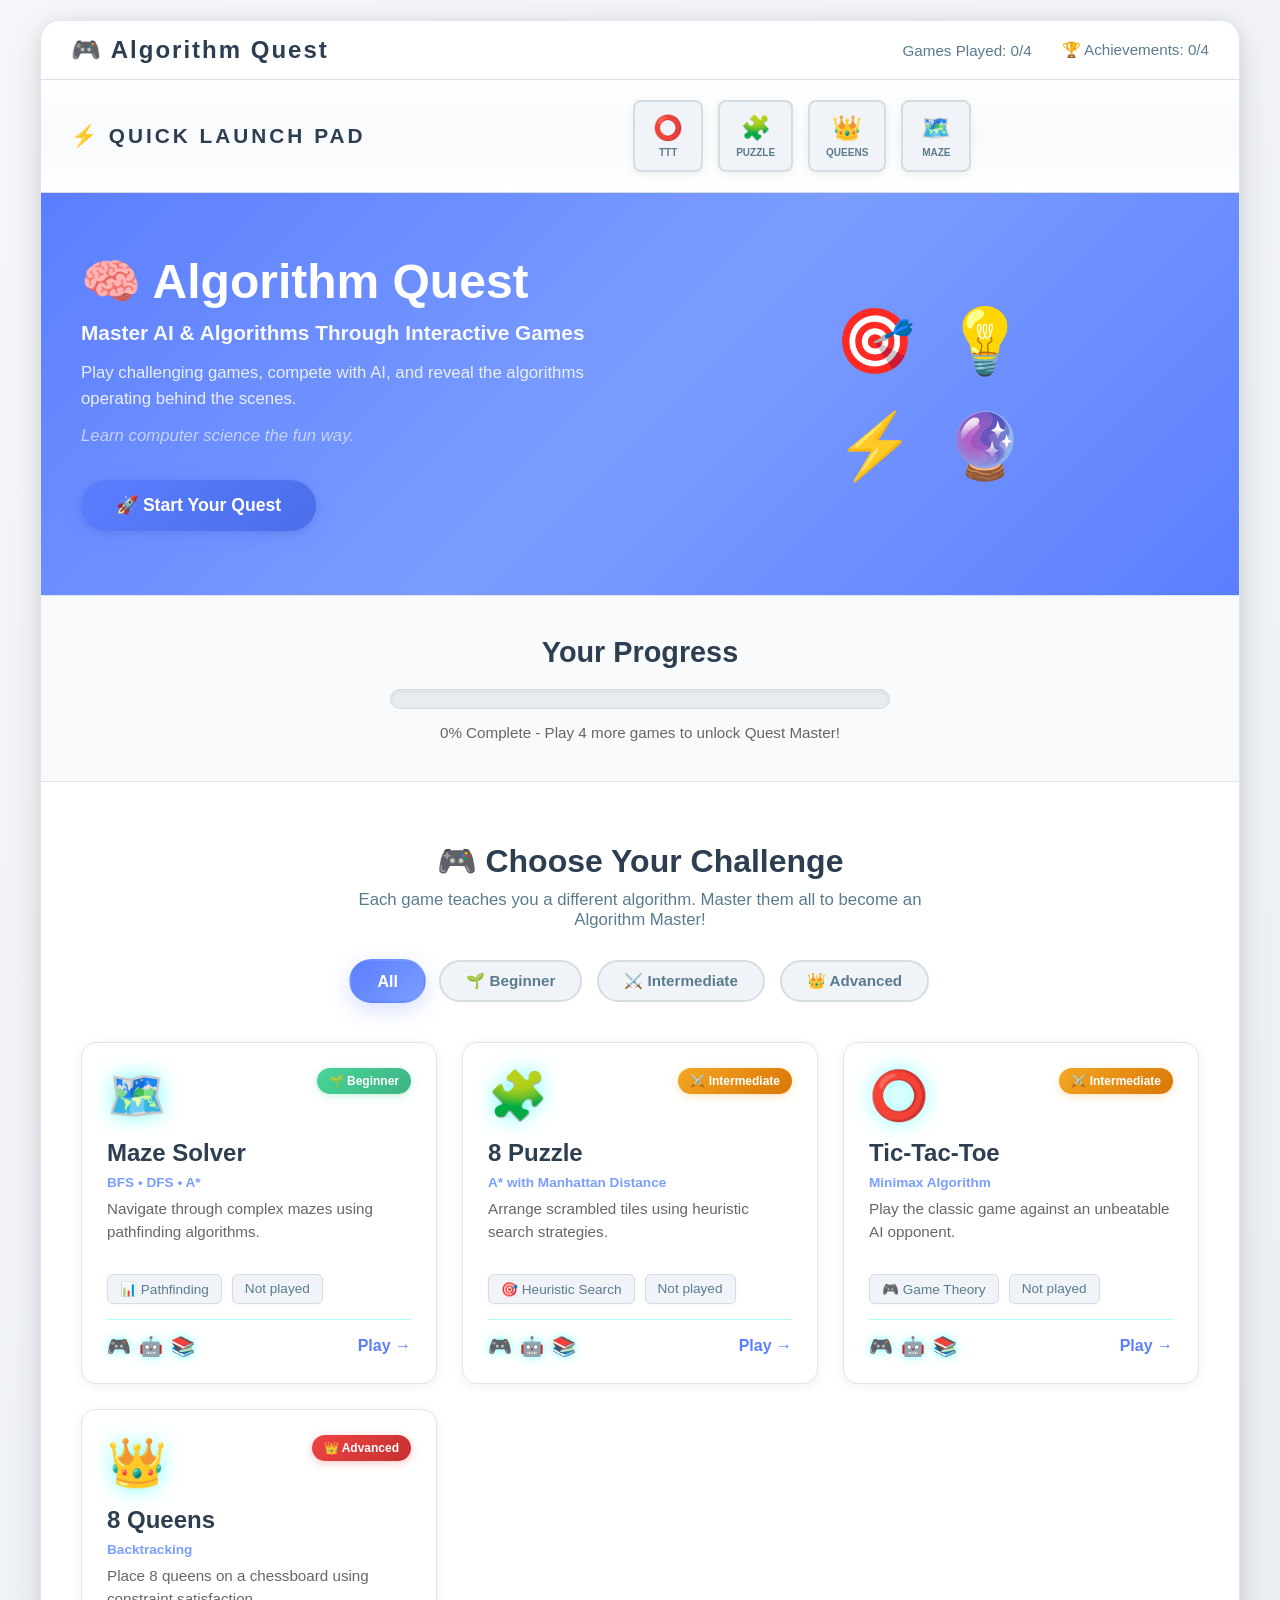
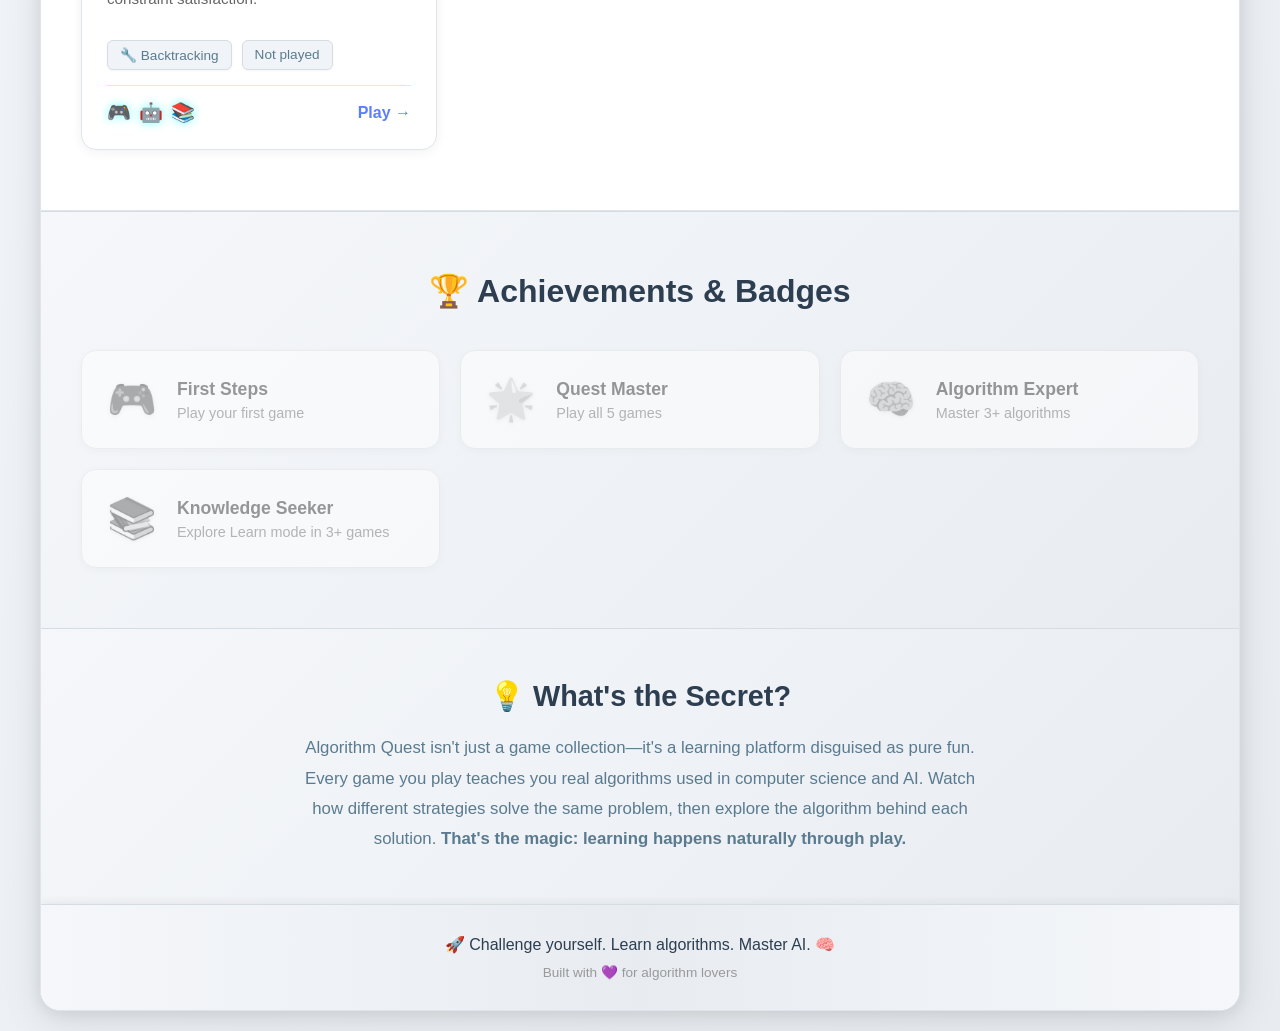
==== index.html @ a8cc67dd "Initial commit" ====
<!DOCTYPE html>
<html lang="en">
<head>
    <meta charset="UTF-8">
    <meta name="viewport" content="width=device-width, initial-scale=1.0">
    <title>Algorithm Quest - Learn AI Through Gaming</title>
    <link rel="stylesheet" href="css/main.css">
</head>
<body>
    <div class="landing-container">
        <!-- Navigation Bar -->
        <nav class="top-nav">
            <div class="nav-logo">🎮 Algorithm Quest</div>
            <div class="nav-stats">
                <span id="progress-badge">Games Played: 0/5</span>
                <span id="achievement-count">🏆 Achievements: 0</span>
            </div>
        </nav>

        <!-- Game Platform Bar -->
        <div class="game-platform-bar">
            <div class="platform-content">
                <div class="platform-title">⚡ QUICK LAUNCH PAD</div>
                <div class="platform-games">
                    <button class="platform-btn" onclick="launchGame('tic-tac-toe')" title="Tic-Tac-Toe">
                        <span class="btn-icon">⭕</span>
                        <span class="btn-label">TTT</span>
                    </button>
                    <button class="platform-btn" onclick="launchGame('eight-puzzle')" title="8 Puzzle">
                        <span class="btn-icon">🧩</span>
                        <span class="btn-label">PUZZLE</span>
                    </button>
                    <button class="platform-btn" onclick="launchGame('eight-queens')" title="8 Queens">
                        <span class="btn-icon">👑</span>
                        <span class="btn-label">QUEENS</span>
                    </button>
                    <button class="platform-btn" onclick="launchGame('maze-solver')" title="Maze Solver">
                        <span class="btn-icon">🗺️</span>
                        <span class="btn-label">MAZE</span>
                    </button>
                </div>
            </div>
        </div>

        <!-- Hero Section -->
        <section class="hero-section">
            <div class="hero-content">
                <h1 class="hero-title">🧠 Algorithm Quest</h1>
                <p class="hero-subtitle">Master AI & Algorithms Through Interactive Games</p>
                <p class="hero-description">
                    Play challenging games, compete with AI, and reveal the algorithms operating behind the scenes. 
                    <span class="secret-angle">Learn computer science the fun way.</span>
                </p>
                <div class="cta-button" onclick="document.querySelector('.challenges-section').scrollIntoView({behavior: 'smooth'})">
                    🚀 Start Your Quest
                </div>
            </div>
            <div class="hero-visual">
                <div class="floating-icons">
                    <div class="icon-float">🎯</div>
                    <div class="icon-float">💡</div>
                    <div class="icon-float">⚡</div>
                    <div class="icon-float">🔮</div>
                </div>
            </div>
        </section>

        <!-- Progress Section -->
        <section class="progress-section">
            <h2>Your Progress</h2>
            <div class="progress-bar-container">
                <div class="progress-bar">
                    <div id="progress-fill" class="progress-fill" style="width: 0%"></div>
                </div>
                <p id="progress-text" class="progress-text">0% Complete - Start playing to unlock achievements!</p>
            </div>
        </section>

        <!-- Challenges Section -->
        <section class="challenges-section">
            <h2>🎮 Choose Your Challenge</h2>
            <p class="section-desc">Each game teaches you a different algorithm. Master them all to become an Algorithm Master!</p>

            <div class="difficulty-tabs">
                <button class="tab-btn active" onclick="filterByDifficulty('all')">All</button>
                <button class="tab-btn" onclick="filterByDifficulty('beginner')">🌱 Beginner</button>
                <button class="tab-btn" onclick="filterByDifficulty('intermediate')">⚔️ Intermediate</button>
                <button class="tab-btn" onclick="filterByDifficulty('advanced')">👑 Advanced</button>
            </div>

            <div class="games-grid">
                <!-- Maze Solver -->
                <div class="game-card beginner" onclick="launchGame('maze-solver')" data-game="maze-solver">
                    <div class="card-header">
                        <div class="game-icon">🗺️</div>
                        <div class="difficulty-badge beginner">🌱 Beginner</div>
                    </div>
                    <h3>Maze Solver</h3>
                    <p class="algorithm">BFS • DFS • A*</p>
                    <p class="description">Navigate through complex mazes using pathfinding algorithms.</p>
                    <div class="card-stats">
                        <span class="stat-item">📊 Pathfinding</span>
                        <span class="stat-item" id="maze-played">Not played</span>
                    </div>
                    <div class="card-footer">
                        <div class="play-modes">
                            <span class="mode-dot">🎮</span>
                            <span class="mode-dot">🤖</span>
                            <span class="mode-dot">📚</span>
                        </div>
                        <span class="card-cta">Play →</span>
                    </div>
                </div>

                <!-- 8 Puzzle -->
                <div class="game-card intermediate" onclick="launchGame('eight-puzzle')" data-game="eight-puzzle">
                    <div class="card-header">
                        <div class="game-icon">🧩</div>
                        <div class="difficulty-badge intermediate">⚔️ Intermediate</div>
                    </div>
                    <h3>8 Puzzle</h3>
                    <p class="algorithm">A* with Manhattan Distance</p>
                    <p class="description">Arrange scrambled tiles using heuristic search strategies.</p>
                    <div class="card-stats">
                        <span class="stat-item">🎯 Heuristic Search</span>
                        <span class="stat-item" id="puzzle-played">Not played</span>
                    </div>
                    <div class="card-footer">
                        <div class="play-modes">
                            <span class="mode-dot">🎮</span>
                            <span class="mode-dot">🤖</span>
                            <span class="mode-dot">📚</span>
                        </div>
                        <span class="card-cta">Play →</span>
                    </div>
                </div>

                <!-- Tic-Tac-Toe -->
                <div class="game-card intermediate" onclick="launchGame('tic-tac-toe')" data-game="tic-tac-toe">
                    <div class="card-header">
                        <div class="game-icon">⭕</div>
                        <div class="difficulty-badge intermediate">⚔️ Intermediate</div>
                    </div>
                    <h3>Tic-Tac-Toe</h3>
                    <p class="algorithm">Minimax Algorithm</p>
                    <p class="description">Play the classic game against an unbeatable AI opponent.</p>
                    <div class="card-stats">
                        <span class="stat-item">🎮 Game Theory</span>
                        <span class="stat-item" id="ttt-played">Not played</span>
                    </div>
                    <div class="card-footer">
                        <div class="play-modes">
                            <span class="mode-dot">🎮</span>
                            <span class="mode-dot">🤖</span>
                            <span class="mode-dot">📚</span>
                        </div>
                        <span class="card-cta">Play →</span>
                    </div>
                </div>

                <!-- 8 Queens -->
                <div class="game-card advanced" onclick="launchGame('eight-queens')" data-game="eight-queens">
                    <div class="card-header">
                        <div class="game-icon">👑</div>
                        <div class="difficulty-badge advanced">👑 Advanced</div>
                    </div>
                    <h3>8 Queens</h3>
                    <p class="algorithm">Backtracking</p>
                    <p class="description">Place 8 queens on a chessboard using constraint satisfaction.</p>
                    <div class="card-stats">
                        <span class="stat-item">🔧 Backtracking</span>
                        <span class="stat-item" id="queens-played">Not played</span>
                    </div>
                    <div class="card-footer">
                        <div class="play-modes">
                            <span class="mode-dot">🎮</span>
                            <span class="mode-dot">🤖</span>
                            <span class="mode-dot">📚</span>
                        </div>
                        <span class="card-cta">Play →</span>
                    </div>
                </div>
            </div>
        </section>

        <!-- Achievement Section -->
        <section class="achievement-section">
            <h2>🏆 Achievements & Badges</h2>
            <div class="achievements-grid">
                <div class="achievement-card locked" id="achi-first-game">
                    <div class="achievement-icon">🎮</div>
                    <div class="achievement-info">
                        <h4>First Steps</h4>
                        <p>Play your first game</p>
                    </div>
                </div>
                <div class="achievement-card locked" id="achi-all-games">
                    <div class="achievement-icon">🌟</div>
                    <div class="achievement-info">
                        <h4>Quest Master</h4>
                        <p>Play all 5 games</p>
                    </div>
                </div>
                <div class="achievement-card locked" id="achi-solver">
                    <div class="achievement-icon">🧠</div>
                    <div class="achievement-info">
                        <h4>Algorithm Expert</h4>
                        <p>Master 3+ algorithms</p>
                    </div>
                </div>
                <div class="achievement-card locked" id="achi-learn">
                    <div class="achievement-icon">📚</div>
                    <div class="achievement-info">
                        <h4>Knowledge Seeker</h4>
                        <p>Explore Learn mode in 3+ games</p>
                    </div>
                </div>
            </div>
        </section>

        <!-- Info Section -->
        <section class="info-section">
            <h2>💡 What's the Secret?</h2>
            <p>
                Algorithm Quest isn't just a game collection—it's a learning platform disguised as pure fun. 
                Every game you play teaches you real algorithms used in computer science and AI. 
                Watch how different strategies solve the same problem, then explore the algorithm behind each solution. 
                <strong>That's the magic: learning happens naturally through play.</strong>
            </p>
        </section>

        <!-- Footer -->
        <footer>
            <p>🚀 Challenge yourself. Learn algorithms. Master AI. 🧠</p>
            <p style="font-size: 0.85em; color: #999; margin-top: 10px;">Built with 💜 for algorithm lovers</p>
        </footer>
    </div>

    <script src="js/main.js"></script>
    <script src="js/tracking.js"></script>
</body>
</html>
---- css/main.css ----
/* --- GLOBAL STYLES --- */
* {
    margin: 0;
    padding: 0;
    box-sizing: border-box;
}

html {
    scroll-behavior: smooth;
}

body {
    font-family: -apple-system, BlinkMacSystemFont, 'Segoe UI', 'Roboto', 'Oxygen', 'Ubuntu', 'Cantarell', sans-serif;
    background: linear-gradient(135deg, #f5f7fa 0%, #e8ecf1 100%);
    min-height: 100vh;
    display: flex;
    align-items: flex-start;
    justify-content: center;
    padding: 20px;
    color: #333;
    -webkit-font-smoothing: antialiased;
    -moz-osx-font-smoothing: grayscale;
}

/* --- LANDING PAGE --- */
.landing-container {
    max-width: 1200px;
    width: 100%;
    background: #ffffff;
    border-radius: 20px;
    box-shadow: 0 2px 15px rgba(0, 0, 0, 0.08), 0 10px 40px rgba(0, 0, 0, 0.1);
    overflow: hidden;
    animation: slideUp 0.8s cubic-bezier(0.34, 1.56, 0.64, 1);
    border: 1px solid #e0e5eb;
}

@keyframes slideUp {
    from {
        opacity: 0;
        transform: translateY(50px);
    }
    to {
        opacity: 1;
        transform: translateY(0);
    }
}



@keyframes cardFadeIn {
    from {
        opacity: 0;
        transform: translateY(20px);
    }
    to {
        opacity: 1;
        transform: translateY(0);
    }
}

/* --- TOP NAVIGATION --- */
.top-nav {
    background: #ffffff;
    color: #2c3e50;
    padding: 15px 30px;
    display: flex;
    justify-content: space-between;
    align-items: center;
    box-shadow: 0 2px 8px rgba(0, 0, 0, 0.06);
    border-bottom: 1px solid #e0e5eb;
    position: relative;
    overflow: hidden;
}

.nav-logo {
    font-size: 1.5em;
    font-weight: 700;
    letter-spacing: 2px;
    color: #2c3e50;
    z-index: 1;
}

.nav-stats {
    display: flex;
    gap: 30px;
    font-size: 0.95em;
    z-index: 1;
}

.nav-stats span {
    display: flex;
    align-items: center;
    gap: 8px;
    color: #5a7b8f;
}

/* --- HERO SECTION --- */
.hero-section {
    background: linear-gradient(135deg, #5b7eff 0%, #7b9dff 50%, #5b7eff 100%);
    color: #ffffff;
    padding: 60px 40px;
    display: grid;
    grid-template-columns: 1fr 1fr;
    gap: 40px;
    align-items: center;
    border-bottom: 1px solid #e0e5eb;
    position: relative;
    overflow: hidden;
}

.hero-content {
    animation: fadeInLeft 0.8s ease-out 0.2s both;
    z-index: 1;
}

@keyframes fadeInLeft {
    from {
        opacity: 0;
        transform: translateX(-30px);
    }
    to {
        opacity: 1;
        transform: translateX(0);
    }
}

.hero-title {
    font-size: 3em;
    font-weight: 800;
    margin-bottom: 10px;
    line-height: 1.2;
    color: #ffffff;
}

.hero-subtitle {
    font-size: 1.3em;
    opacity: 0.95;
    margin-bottom: 15px;
    font-weight: 600;
    color: #ffffff;
}

.hero-description {
    font-size: 1.05em;
    opacity: 0.9;
    line-height: 1.6;
    margin-bottom: 30px;
    color: rgba(255, 255, 255, 0.95);
}

.secret-angle {
    display: block;
    margin-top: 10px;
    font-style: italic;
    opacity: 0.85;
    color: rgba(255, 255, 255, 0.8);
}

.cta-button {
    display: inline-block;
    background: linear-gradient(135deg, #5b7eff 0%, #4a6de8 100%);
    color: #ffffff;
    padding: 15px 35px;
    border-radius: 50px;
    font-size: 1.1em;
    font-weight: 700;
    cursor: pointer;
    transition: all 0.4s cubic-bezier(0.34, 1.56, 0.64, 1);
    box-shadow: 0 4px 15px rgba(91, 126, 255, 0.3), 0 2px 8px rgba(0, 0, 0, 0.1);
    border: none;
    position: relative;
    overflow: hidden;
}

.cta-button::before {
    content: '';
    position: absolute;
    top: 0;
    left: -100%;
    width: 100%;
    height: 100%;
    background: rgba(255, 255, 255, 0.2);
    transition: left 0.4s ease;
}

.cta-button:hover::before {
    left: 100%;
}

.cta-button:hover {
    transform: translateY(-5px) scale(1.08);
    box-shadow: 0 8px 25px rgba(91, 126, 255, 0.4), 0 4px 12px rgba(0, 0, 0, 0.15);
}

.cta-button:active {
    transform: translateY(-2px) scale(1.05);
}

.hero-visual {
    display: flex;
    align-items: center;
    justify-content: center;
    animation: fadeInRight 0.8s ease-out 0.2s both;
}

@keyframes fadeInRight {
    from {
        opacity: 0;
        transform: translateX(30px);
    }
    to {
        opacity: 1;
        transform: translateX(0);
    }
}

.floating-icons {
    display: grid;
    grid-template-columns: 1fr 1fr;
    gap: 30px;
    padding: 30px;
}

.icon-float {
    font-size: 4em;
    animation: float 3s ease-in-out infinite;
    text-align: center;
}

@keyframes float {
    0%, 100% { transform: translateY(0px); }
    50% { transform: translateY(-20px); }
}

.icon-float:nth-child(1) { animation-delay: 0s; }
.icon-float:nth-child(2) { animation-delay: 0.5s; }
.icon-float:nth-child(3) { animation-delay: 1s; }
.icon-float:nth-child(4) { animation-delay: 1.5s; }

/* --- PROGRESS SECTION --- */
.progress-section {
    padding: 40px;
    background: #f8fafb;
    text-align: center;
    border-bottom: 1px solid #e0e5eb;
}

.progress-section h2 {
    font-size: 1.8em;
    color: #2c3e50;
    margin-bottom: 20px;
}

.progress-bar-container {
    max-width: 500px;
    margin: 0 auto;
}

.progress-bar {
    height: 20px;
    background: #e8ecf1;
    border-radius: 10px;
    overflow: hidden;
    margin-bottom: 15px;
    box-shadow: inset 0 2px 4px rgba(0, 0, 0, 0.06);
    border: 1px solid #d5dce2;
}

.progress-fill {
    height: 100%;
    background: linear-gradient(90deg, #5b7eff 0%, #7b9dff 50%, #9eb7ff 100%);
    transition: width 0.5s ease;
    border-radius: 10px;
    box-shadow: 0 2px 6px rgba(91, 126, 255, 0.3);
}

.progress-text {
    color: #5a7b8f;
    font-size: 0.95em;
}

/* --- CHALLENGES SECTION --- */
.challenges-section {
    padding: 60px 40px;
    background: #ffffff;
    border-bottom: 1px solid #e0e5eb;
}

.challenges-section h2 {
    font-size: 2em;
    color: #2c3e50;
    margin-bottom: 10px;
    text-align: center;
}

.section-desc {
    text-align: center;
    color: #5a7b8f;
    font-size: 1.05em;
    margin-bottom: 30px;
    max-width: 600px;
    margin-left: auto;
    margin-right: auto;
}

/* Difficulty Tabs */
.difficulty-tabs {
    display: flex;
    justify-content: center;
    gap: 15px;
    margin-bottom: 40px;
    flex-wrap: wrap;
}

.tab-btn {
    background: #f0f4f8;
    border: 2px solid #d5dce2;
    padding: 10px 25px;
    border-radius: 25px;
    cursor: pointer;
    font-weight: 600;
    transition: all 0.4s cubic-bezier(0.34, 1.56, 0.64, 1);
    font-size: 0.95em;
    color: #5a7b8f;
    position: relative;
    overflow: hidden;
}

.tab-btn:hover {
    border-color: #5b7eff;
    background: #e8effe;
    box-shadow: 0 4px 12px rgba(91, 126, 255, 0.15);
    transform: translateY(-2px);
}

.tab-btn.active {
    background: linear-gradient(135deg, #5b7eff 0%, #7b9dff 100%);
    color: white;
    border-color: transparent;
    box-shadow: 0 6px 20px rgba(91, 126, 255, 0.25);
    transform: scale(1.05);
}

/* --- GAMES GRID --- */
.games-grid {
    display: grid;
    grid-template-columns: repeat(auto-fit, minmax(300px, 1fr));
    gap: 25px;
}

.game-card {
    background: #ffffff;
    border: 1px solid #e0e5eb;
    border-radius: 15px;
    padding: 25px;
    cursor: pointer;
    transition: all 0.5s cubic-bezier(0.34, 1.56, 0.64, 1);
    display: flex;
    flex-direction: column;
    position: relative;
    overflow: hidden;
    box-shadow: 0 2px 12px rgba(0, 0, 0, 0.06);
}

.game-card:hover {
    transform: translateY(-12px) scale(1.03);
    box-shadow: 0 12px 35px rgba(0, 0, 0, 0.12), 0 4px 15px rgba(91, 126, 255, 0.15);
    border-color: #5b7eff;
    background: #fafbff;
}

.game-card:active {
    transform: translateY(-8px) scale(1.02);
}

.game-card.hidden {
    display: none;
}

.card-header {
    display: flex;
    justify-content: space-between;
    align-items: flex-start;
    margin-bottom: 15px;
    position: relative;
    z-index: 1;
}

.game-icon {
    font-size: 3em;
    filter: drop-shadow(0 0 10px rgba(0, 255, 255, 0.5));
}

.difficulty-badge {
    font-size: 0.75em;
    padding: 6px 12px;
    border-radius: 20px;
    font-weight: 600;
    white-space: nowrap;
}

.difficulty-badge.beginner {
    background: linear-gradient(135deg, #48d597 0%, #3db385 100%);
    color: #fff;
    box-shadow: 0 2px 8px rgba(72, 213, 151, 0.3);
}

.difficulty-badge.intermediate {
    background: linear-gradient(135deg, #f5a623 0%, #d97706 100%);
    color: #fff;
    box-shadow: 0 2px 8px rgba(245, 166, 35, 0.3);
}

.difficulty-badge.advanced {
    background: linear-gradient(135deg, #ef4444 0%, #c53030 100%);
    color: #fff;
    box-shadow: 0 2px 8px rgba(239, 68, 68, 0.3);
}

.game-card h3 {
    font-size: 1.5em;
    color: #2c3e50;
    margin-bottom: 8px;
    font-weight: 700;
    position: relative;
    z-index: 1;
}

.game-card .algorithm {
    font-size: 0.85em;
    color: #7b9dff;
    font-weight: 600;
    margin-bottom: 8px;
    position: relative;
    z-index: 1;
}

.game-card .description {
    font-size: 0.95em;
    color: #666;
    line-height: 1.5;
    margin-bottom: 15px;
    flex-grow: 1;
    position: relative;
    z-index: 1;
}

.card-stats {
    display: flex;
    gap: 10px;
    margin: 15px 0;
    flex-wrap: wrap;
    position: relative;
    z-index: 1;
}

.stat-item {
    background: #f0f4f8;
    padding: 6px 12px;
    border-radius: 6px;
    font-size: 0.85em;
    color: #5a7b8f;
    border: 1px solid #d5dce2;
    box-shadow: 0 1px 3px rgba(0, 0, 0, 0.04);
}

.card-footer {
    display: flex;
    justify-content: space-between;
    align-items: center;
    padding-top: 15px;
    border-top: 1px solid rgba(0, 255, 255, 0.3);
    margin-top: auto;
    position: relative;
    z-index: 1;
}

.play-modes {
    display: flex;
    gap: 8px;
}

.mode-dot {
    font-size: 1.2em;
    filter: drop-shadow(0 0 5px rgba(0, 255, 255, 0.5));
}

.card-cta {
    font-weight: 700;
    color: #5b7eff;
    font-size: 1em;
    transition: transform 0.3s ease;
}

.game-card:hover .card-cta {
    transform: translateX(3px);
    color: #7b9dff;
}

/* --- ACHIEVEMENT SECTION --- */
.achievement-section {
    background: linear-gradient(135deg, #f5f7fa 0%, #e8ecf1 100%);
    padding: 60px 40px;
    border-top: 1px solid #d5dce2;
}

.achievement-section h2 {
    font-size: 2em;
    color: #2c3e50;
    margin-bottom: 40px;
    text-align: center;
}

.achievements-grid {
    display: grid;
    grid-template-columns: repeat(auto-fit, minmax(280px, 1fr));
    gap: 20px;
}

.achievement-card {
    background: #ffffff;
    border-radius: 15px;
    padding: 25px;
    display: flex;
    align-items: center;
    gap: 20px;
    transition: all 0.3s ease;
    border: 1px solid #e0e5eb;
    box-shadow: 0 2px 8px rgba(0, 0, 0, 0.06);
}

.achievement-card.locked {
    opacity: 0.5;
    filter: grayscale(100%);
}

.achievement-card.unlocked {
    opacity: 1;
    border-color: #f5a623;
    background: linear-gradient(135deg, #fffef8 0%, #f8fafb 100%);
    box-shadow: 0 4px 15px rgba(245, 166, 35, 0.15), 0 2px 8px rgba(0, 0, 0, 0.06);
}

.achievement-card:hover {
    transform: translateY(-3px);
    box-shadow: 0 8px 24px rgba(91, 126, 255, 0.15);
}

.achievement-icon {
    font-size: 2.5em;
    filter: drop-shadow(0 1px 2px rgba(0, 0, 0, 0.1));
}

.achievement-info h4 {
    font-size: 1.1em;
    color: #2c3e50;
    margin-bottom: 5px;
}

.achievement-info p {
    color: #5a7b8f;
    font-size: 0.9em;
}

/* --- INFO SECTION --- */
.info-section {
    background: linear-gradient(135deg, #f5f7fa 0%, #e8ecf1 100%);
    padding: 50px 40px;
    border-top: 1px solid #d5dce2;
    text-align: center;
}

.info-section h2 {
    font-size: 1.8em;
    color: #2c3e50;
    margin-bottom: 20px;
}

.info-section p {
    max-width: 700px;
    margin: 0 auto;
    font-size: 1.05em;
    color: #5a7b8f;
    line-height: 1.8;
}

/* --- FOOTER --- */
footer {
    text-align: center;
    background: linear-gradient(90deg, #f5f7fa 0%, #e8ecf1 50%, #f5f7fa 100%);
    color: #2c3e50;
    font-size: 1em;
    padding: 30px 40px;
    border-top: 1px solid #d5dce2;
    box-shadow: 0 -2px 8px rgba(0, 0, 0, 0.06);
}

/* --- GAME PAGE STYLES --- */
.game-page {
    max-width: 100%;
    background: linear-gradient(135deg, #f5f7fa 0%, #e8ecf1 100%);
    min-height: 100vh;
    display: flex;
    flex-direction: column;
    color: #2c3e50;
}

.game-header {
    background: #ffffff;
    color: #2c3e50;
    padding: 20px;
    display: flex;
    justify-content: space-between;
    align-items: center;
    box-shadow: 0 2px 8px rgba(0, 0, 0, 0.06), 0 1px 4px rgba(0, 0, 0, 0.08);
    border-bottom: 1px solid #e0e5eb;
}

.game-header h2 {
    font-size: 1.8em;
}

.game-header .back-btn {
    background: linear-gradient(135deg, #5b7eff 0%, #7b9dff 100%);
    color: #fff;
    border: none;
    padding: 10px 20px;
    border-radius: 5px;
    cursor: pointer;
    font-size: 1em;
    transition: all 0.3s ease;
    box-shadow: 0 4px 12px rgba(91, 126, 255, 0.25);
}

.game-header .back-btn:hover {
    background: linear-gradient(135deg, #7b9dff 0%, #9eb7ff 100%);
    box-shadow: 0 6px 16px rgba(91, 126, 255, 0.35);
    transform: translateY(-2px);
}

.game-content {
    flex: 1;
    padding: 40px;
}

.mode-selector {
    display: flex;
    gap: 10px;
    margin-bottom: 30px;
    justify-content: center;
}

.mode-btn {
    padding: 12px 24px;
    font-size: 1em;
    border: 1px solid #d5dce2;
    background: #f8fafb;
    color: #2c3e50;
    border-radius: 8px;
    cursor: pointer;
    font-weight: 600;
    transition: all 0.3s ease;
    box-shadow: 0 2px 6px rgba(0, 0, 0, 0.06);
}

.mode-btn.active {
    background: linear-gradient(135deg, #5b7eff 0%, #7b9dff 100%);
    color: #fff;
    border-color: #5b7eff;
    box-shadow: 0 4px 12px rgba(91, 126, 255, 0.3);
}

.mode-btn:hover {
    transform: translateY(-2px);
    box-shadow: 0 4px 12px rgba(91, 126, 255, 0.2);
    border-color: #5b7eff;
    background: #ffffff;
}

/* --- GAME PLATFORM BAR --- */
.game-platform-bar {
    background: linear-gradient(180deg, #ffffff 0%, #f8fafb 50%, #ffffff 100%);
    padding: 20px 30px;
    border-bottom: 1px solid #d5dce2;
    box-shadow: 0 2px 8px rgba(0, 0, 0, 0.06);
    position: relative;
    overflow: hidden;
}

.game-platform-bar::before {
    content: '';
    position: absolute;
    top: 0;
    left: -100%;
    width: 100%;
    height: 2px;
    background: linear-gradient(90deg, #5b7eff 0%, #7b9dff 50%, #48d597 100%);
    animation: platformShine 4s infinite;
}

@keyframes platformShine {
    0%, 100% { left: -100%; }
    50% { left: 100%; }
}

@keyframes launchPulse {
    0% { transform: scale(1); box-shadow: 0 2px 8px rgba(91, 126, 255, 0.2); }
    50% { transform: scale(1.1); box-shadow: 0 6px 16px rgba(91, 126, 255, 0.3); }
    100% { transform: scale(1); box-shadow: 0 2px 8px rgba(91, 126, 255, 0.2); }
}

@keyframes cardFadeIn {
    from { opacity: 0; transform: translateY(10px); }
    to { opacity: 1; transform: translateY(0); }
}

.platform-content {
    max-width: 1200px;
    margin: 0 auto;
    display: flex;
    align-items: center;
    gap: 30px;
    position: relative;
    z-index: 1;
}

.platform-title {
    font-size: 1.3em;
    font-weight: 800;
    color: #2c3e50;
    letter-spacing: 3px;
    white-space: nowrap;
}

.platform-games {
    display: flex;
    gap: 15px;
    flex: 1;
    justify-content: center;
    flex-wrap: wrap;
}

.platform-btn {
    background: #f0f4f8;
    border: 2px solid #d5dce2;
    padding: 12px 16px;
    border-radius: 8px;
    cursor: pointer;
    display: flex;
    flex-direction: column;
    align-items: center;
    gap: 5px;
    transition: all 0.5s cubic-bezier(0.34, 1.56, 0.64, 1);
    box-shadow: 0 2px 8px rgba(0, 0, 0, 0.06);
    font-weight: 600;
    min-width: 70px;
    position: relative;
    overflow: hidden;
}

.btn-icon {
    font-size: 1.8em;
    transition: transform 0.4s ease;
}

.btn-label {
    font-size: 0.75em;
    color: #5a7b8f;
    transition: color 0.4s ease;
}

.platform-btn:hover {
    background: #e8effe;
    transform: translateY(-6px) scale(1.12);
    border-color: #5b7eff;
    box-shadow: 0 8px 24px rgba(91, 126, 255, 0.25), 0 2px 8px rgba(0, 0, 0, 0.1);
}

.platform-btn:hover .btn-icon {
    transform: scale(1.15) rotate(5deg);
}

.platform-btn:hover .btn-label {
    color: #5b7eff;
}

.platform-btn:active {
    transform: translateY(-3px) scale(1.08);
    box-shadow: 0 4px 12px rgba(91, 126, 255, 0.2);
}

/* --- SMOOTH TRANSITIONS --- */
.mode-content {
    transition: opacity 0.4s cubic-bezier(0.34, 1.56, 0.64, 1);
    opacity: 1;
}

.mode-content[style*="display: none"] {
    pointer-events: none;
}

button {
    transition: all 0.4s cubic-bezier(0.34, 1.56, 0.64, 1);
}

/* --- RESPONSIVE --- */
@media (max-width: 768px) {
    header h1 {
        font-size: 1.8em;
    }

    .games-grid {
        grid-template-columns: 1fr;
    }

    .landing-container {
        padding: 20px;
    }

    .game-header {
        flex-wrap: wrap;
        gap: 10px;
    }
}
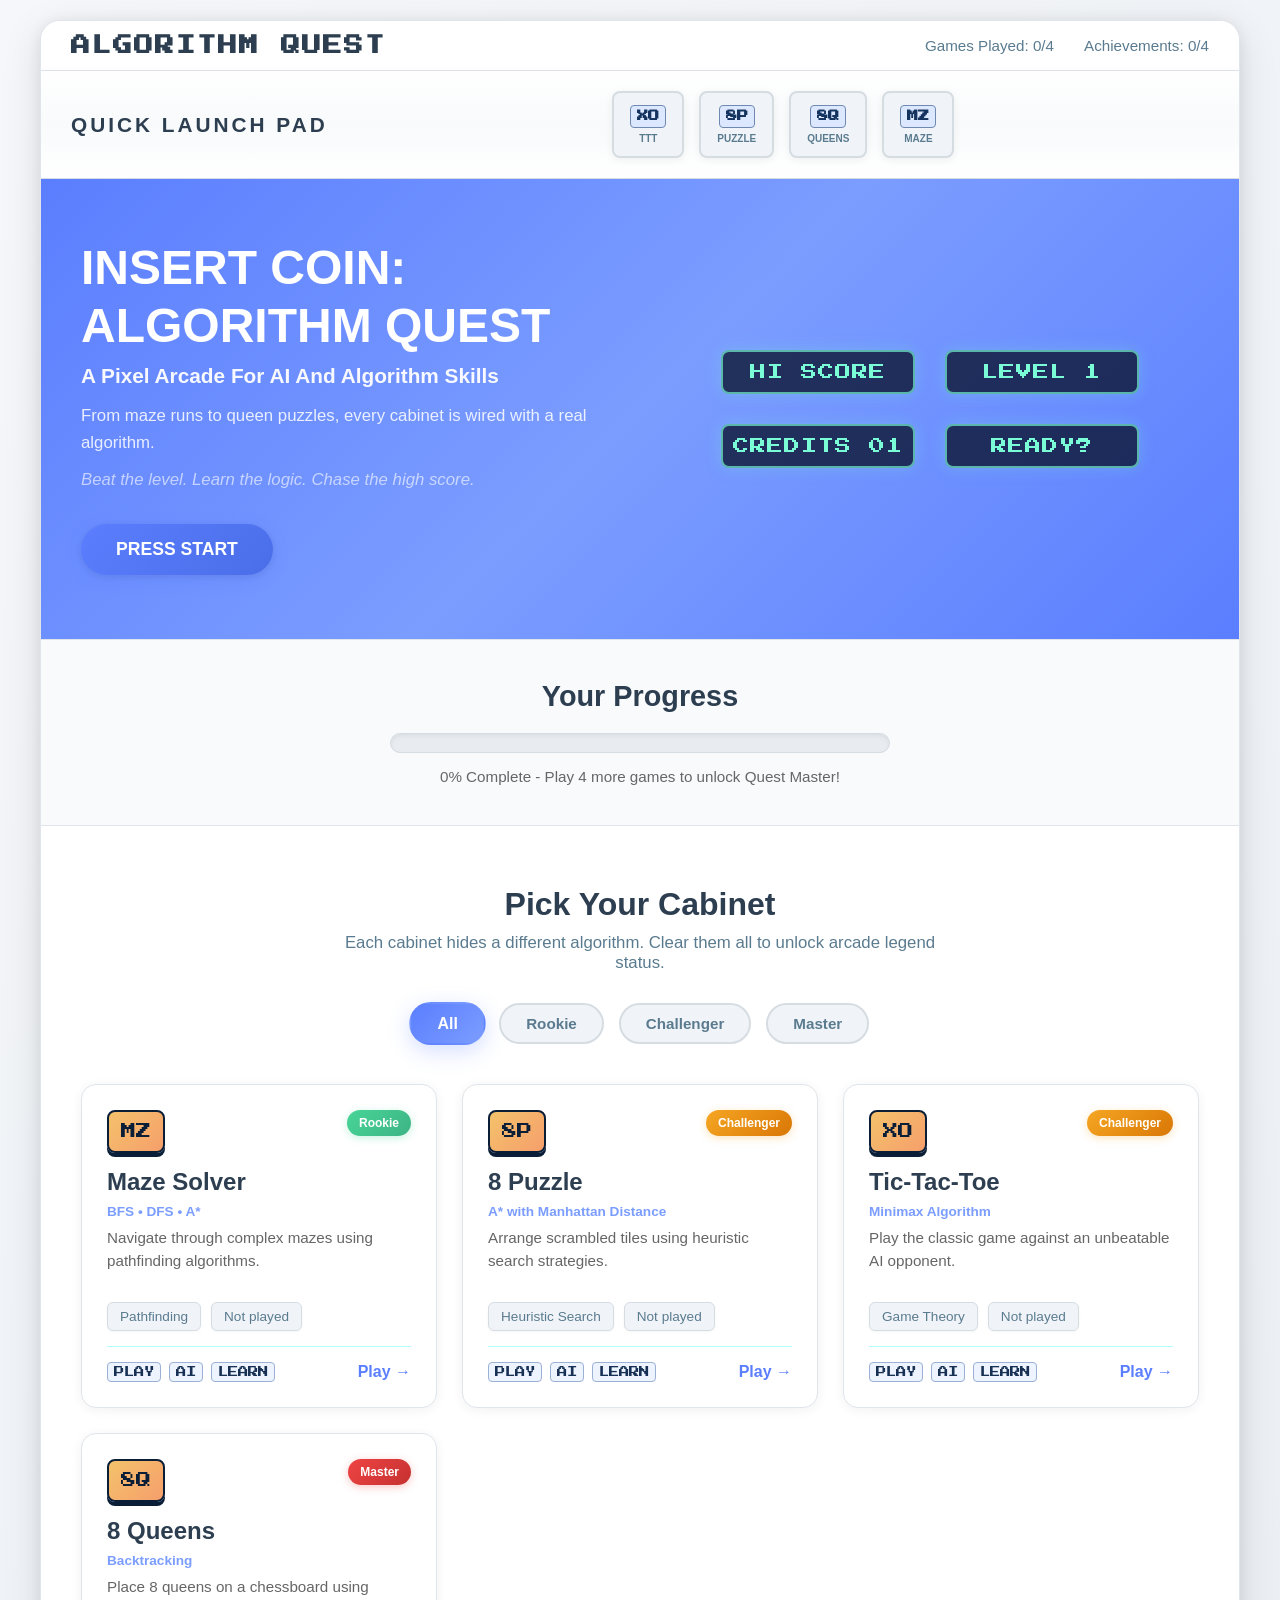
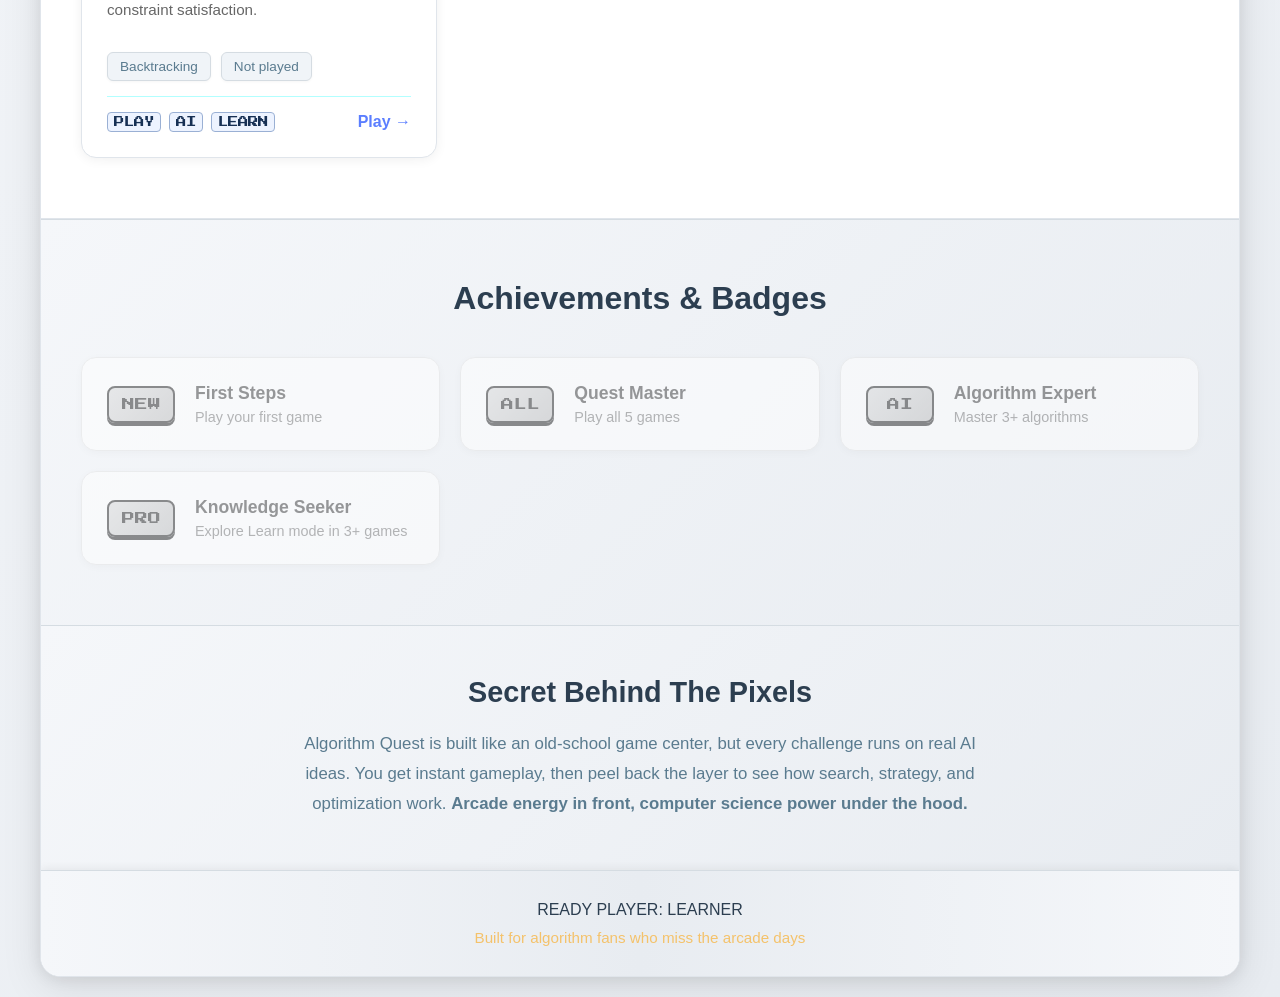
==== commit 506f71bf: "Revamp UI with retro arcade theme across landing and game pages" ====
--- a/index.html
+++ b/index.html
@@ -3,39 +3,42 @@
 <head>
     <meta charset="UTF-8">
     <meta name="viewport" content="width=device-width, initial-scale=1.0">
-    <title>Algorithm Quest - Learn AI Through Gaming</title>
+    <title>Algorithm Quest - Retro Arcade Edition</title>
+    <link rel="preconnect" href="https://fonts.googleapis.com">
+    <link rel="preconnect" href="https://fonts.gstatic.com" crossorigin>
+    <link href="https://fonts.googleapis.com/css2?family=Press+Start+2P&family=VT323&display=swap" rel="stylesheet">
     <link rel="stylesheet" href="css/main.css">
 </head>
-<body>
+<body class="landing-home">
     <div class="landing-container">
         <!-- Navigation Bar -->
         <nav class="top-nav">
-            <div class="nav-logo">🎮 Algorithm Quest</div>
+            <div class="nav-logo">ALGORITHM QUEST</div>
             <div class="nav-stats">
                 <span id="progress-badge">Games Played: 0/5</span>
-                <span id="achievement-count">🏆 Achievements: 0</span>
+                <span id="achievement-count">Achievements: 0</span>
             </div>
         </nav>
 
         <!-- Game Platform Bar -->
         <div class="game-platform-bar">
             <div class="platform-content">
-                <div class="platform-title">⚡ QUICK LAUNCH PAD</div>
+                <div class="platform-title">QUICK LAUNCH PAD</div>
                 <div class="platform-games">
                     <button class="platform-btn" onclick="launchGame('tic-tac-toe')" title="Tic-Tac-Toe">
-                        <span class="btn-icon">⭕</span>
+                        <span class="btn-icon">XO</span>
                         <span class="btn-label">TTT</span>
                     </button>
                     <button class="platform-btn" onclick="launchGame('eight-puzzle')" title="8 Puzzle">
-                        <span class="btn-icon">🧩</span>
+                        <span class="btn-icon">8P</span>
                         <span class="btn-label">PUZZLE</span>
                     </button>
                     <button class="platform-btn" onclick="launchGame('eight-queens')" title="8 Queens">
-                        <span class="btn-icon">👑</span>
+                        <span class="btn-icon">8Q</span>
                         <span class="btn-label">QUEENS</span>
                     </button>
                     <button class="platform-btn" onclick="launchGame('maze-solver')" title="Maze Solver">
-                        <span class="btn-icon">🗺️</span>
+                        <span class="btn-icon">MZ</span>
                         <span class="btn-label">MAZE</span>
                     </button>
                 </div>
@@ -45,22 +48,22 @@
         <!-- Hero Section -->
         <section class="hero-section">
             <div class="hero-content">
-                <h1 class="hero-title">🧠 Algorithm Quest</h1>
-                <p class="hero-subtitle">Master AI & Algorithms Through Interactive Games</p>
+                <h1 class="hero-title">INSERT COIN: ALGORITHM QUEST</h1>
+                <p class="hero-subtitle">A Pixel Arcade For AI And Algorithm Skills</p>
                 <p class="hero-description">
-                    Play challenging games, compete with AI, and reveal the algorithms operating behind the scenes. 
-                    <span class="secret-angle">Learn computer science the fun way.</span>
+                    From maze runs to queen puzzles, every cabinet is wired with a real algorithm.
+                    <span class="secret-angle">Beat the level. Learn the logic. Chase the high score.</span>
                 </p>
                 <div class="cta-button" onclick="document.querySelector('.challenges-section').scrollIntoView({behavior: 'smooth'})">
-                    🚀 Start Your Quest
+                    PRESS START
                 </div>
             </div>
             <div class="hero-visual">
                 <div class="floating-icons">
-                    <div class="icon-float">🎯</div>
-                    <div class="icon-float">💡</div>
-                    <div class="icon-float">⚡</div>
-                    <div class="icon-float">🔮</div>
+                    <div class="icon-float">HI SCORE</div>
+                    <div class="icon-float">LEVEL 1</div>
+                    <div class="icon-float">CREDITS 01</div>
+                    <div class="icon-float">READY?</div>
                 </div>
             </div>
         </section>
@@ -78,35 +81,35 @@
 
         <!-- Challenges Section -->
         <section class="challenges-section">
-            <h2>🎮 Choose Your Challenge</h2>
-            <p class="section-desc">Each game teaches you a different algorithm. Master them all to become an Algorithm Master!</p>
+            <h2>Pick Your Cabinet</h2>
+            <p class="section-desc">Each cabinet hides a different algorithm. Clear them all to unlock arcade legend status.</p>
 
             <div class="difficulty-tabs">
                 <button class="tab-btn active" onclick="filterByDifficulty('all')">All</button>
-                <button class="tab-btn" onclick="filterByDifficulty('beginner')">🌱 Beginner</button>
-                <button class="tab-btn" onclick="filterByDifficulty('intermediate')">⚔️ Intermediate</button>
-                <button class="tab-btn" onclick="filterByDifficulty('advanced')">👑 Advanced</button>
+                <button class="tab-btn" onclick="filterByDifficulty('beginner')">Rookie</button>
+                <button class="tab-btn" onclick="filterByDifficulty('intermediate')">Challenger</button>
+                <button class="tab-btn" onclick="filterByDifficulty('advanced')">Master</button>
             </div>
 
             <div class="games-grid">
                 <!-- Maze Solver -->
                 <div class="game-card beginner" onclick="launchGame('maze-solver')" data-game="maze-solver">
                     <div class="card-header">
-                        <div class="game-icon">🗺️</div>
-                        <div class="difficulty-badge beginner">🌱 Beginner</div>
+                        <div class="game-icon">MZ</div>
+                        <div class="difficulty-badge beginner">Rookie</div>
                     </div>
                     <h3>Maze Solver</h3>
                     <p class="algorithm">BFS • DFS • A*</p>
                     <p class="description">Navigate through complex mazes using pathfinding algorithms.</p>
                     <div class="card-stats">
-                        <span class="stat-item">📊 Pathfinding</span>
+                        <span class="stat-item">Pathfinding</span>
                         <span class="stat-item" id="maze-played">Not played</span>
                     </div>
                     <div class="card-footer">
                         <div class="play-modes">
-                            <span class="mode-dot">🎮</span>
-                            <span class="mode-dot">🤖</span>
-                            <span class="mode-dot">📚</span>
+                            <span class="mode-dot">PLAY</span>
+                            <span class="mode-dot">AI</span>
+                            <span class="mode-dot">LEARN</span>
                         </div>
                         <span class="card-cta">Play →</span>
                     </div>
@@ -115,21 +118,21 @@
                 <!-- 8 Puzzle -->
                 <div class="game-card intermediate" onclick="launchGame('eight-puzzle')" data-game="eight-puzzle">
                     <div class="card-header">
-                        <div class="game-icon">🧩</div>
-                        <div class="difficulty-badge intermediate">⚔️ Intermediate</div>
+                        <div class="game-icon">8P</div>
+                        <div class="difficulty-badge intermediate">Challenger</div>
                     </div>
                     <h3>8 Puzzle</h3>
                     <p class="algorithm">A* with Manhattan Distance</p>
                     <p class="description">Arrange scrambled tiles using heuristic search strategies.</p>
                     <div class="card-stats">
-                        <span class="stat-item">🎯 Heuristic Search</span>
+                        <span class="stat-item">Heuristic Search</span>
                         <span class="stat-item" id="puzzle-played">Not played</span>
                     </div>
                     <div class="card-footer">
                         <div class="play-modes">
-                            <span class="mode-dot">🎮</span>
-                            <span class="mode-dot">🤖</span>
-                            <span class="mode-dot">📚</span>
+                            <span class="mode-dot">PLAY</span>
+                            <span class="mode-dot">AI</span>
+                            <span class="mode-dot">LEARN</span>
                         </div>
                         <span class="card-cta">Play →</span>
                     </div>
@@ -138,21 +141,21 @@
                 <!-- Tic-Tac-Toe -->
                 <div class="game-card intermediate" onclick="launchGame('tic-tac-toe')" data-game="tic-tac-toe">
                     <div class="card-header">
-                        <div class="game-icon">⭕</div>
-                        <div class="difficulty-badge intermediate">⚔️ Intermediate</div>
+                        <div class="game-icon">XO</div>
+                        <div class="difficulty-badge intermediate">Challenger</div>
                     </div>
                     <h3>Tic-Tac-Toe</h3>
                     <p class="algorithm">Minimax Algorithm</p>
                     <p class="description">Play the classic game against an unbeatable AI opponent.</p>
                     <div class="card-stats">
-                        <span class="stat-item">🎮 Game Theory</span>
+                        <span class="stat-item">Game Theory</span>
                         <span class="stat-item" id="ttt-played">Not played</span>
                     </div>
                     <div class="card-footer">
                         <div class="play-modes">
-                            <span class="mode-dot">🎮</span>
-                            <span class="mode-dot">🤖</span>
-                            <span class="mode-dot">📚</span>
+                            <span class="mode-dot">PLAY</span>
+                            <span class="mode-dot">AI</span>
+                            <span class="mode-dot">LEARN</span>
                         </div>
                         <span class="card-cta">Play →</span>
                     </div>
@@ -161,21 +164,21 @@
                 <!-- 8 Queens -->
                 <div class="game-card advanced" onclick="launchGame('eight-queens')" data-game="eight-queens">
                     <div class="card-header">
-                        <div class="game-icon">👑</div>
-                        <div class="difficulty-badge advanced">👑 Advanced</div>
+                        <div class="game-icon">8Q</div>
+                        <div class="difficulty-badge advanced">Master</div>
                     </div>
                     <h3>8 Queens</h3>
                     <p class="algorithm">Backtracking</p>
                     <p class="description">Place 8 queens on a chessboard using constraint satisfaction.</p>
                     <div class="card-stats">
-                        <span class="stat-item">🔧 Backtracking</span>
+                        <span class="stat-item">Backtracking</span>
                         <span class="stat-item" id="queens-played">Not played</span>
                     </div>
                     <div class="card-footer">
                         <div class="play-modes">
-                            <span class="mode-dot">🎮</span>
-                            <span class="mode-dot">🤖</span>
-                            <span class="mode-dot">📚</span>
+                            <span class="mode-dot">PLAY</span>
+                            <span class="mode-dot">AI</span>
+                            <span class="mode-dot">LEARN</span>
                         </div>
                         <span class="card-cta">Play →</span>
                     </div>
@@ -185,31 +188,31 @@
 
         <!-- Achievement Section -->
         <section class="achievement-section">
-            <h2>🏆 Achievements & Badges</h2>
+            <h2>Achievements & Badges</h2>
             <div class="achievements-grid">
                 <div class="achievement-card locked" id="achi-first-game">
-                    <div class="achievement-icon">🎮</div>
+                    <div class="achievement-icon">NEW</div>
                     <div class="achievement-info">
                         <h4>First Steps</h4>
                         <p>Play your first game</p>
                     </div>
                 </div>
                 <div class="achievement-card locked" id="achi-all-games">
-                    <div class="achievement-icon">🌟</div>
+                    <div class="achievement-icon">ALL</div>
                     <div class="achievement-info">
                         <h4>Quest Master</h4>
                         <p>Play all 5 games</p>
                     </div>
                 </div>
                 <div class="achievement-card locked" id="achi-solver">
-                    <div class="achievement-icon">🧠</div>
+                    <div class="achievement-icon">AI</div>
                     <div class="achievement-info">
                         <h4>Algorithm Expert</h4>
                         <p>Master 3+ algorithms</p>
                     </div>
                 </div>
                 <div class="achievement-card locked" id="achi-learn">
-                    <div class="achievement-icon">📚</div>
+                    <div class="achievement-icon">PRO</div>
                     <div class="achievement-info">
                         <h4>Knowledge Seeker</h4>
                         <p>Explore Learn mode in 3+ games</p>
@@ -220,19 +223,18 @@
 
         <!-- Info Section -->
         <section class="info-section">
-            <h2>💡 What's the Secret?</h2>
+            <h2>Secret Behind The Pixels</h2>
             <p>
-                Algorithm Quest isn't just a game collection—it's a learning platform disguised as pure fun. 
-                Every game you play teaches you real algorithms used in computer science and AI. 
-                Watch how different strategies solve the same problem, then explore the algorithm behind each solution. 
-                <strong>That's the magic: learning happens naturally through play.</strong>
+                Algorithm Quest is built like an old-school game center, but every challenge runs on real AI ideas.
+                You get instant gameplay, then peel back the layer to see how search, strategy, and optimization work.
+                <strong>Arcade energy in front, computer science power under the hood.</strong>
             </p>
         </section>
 
         <!-- Footer -->
         <footer>
-            <p>🚀 Challenge yourself. Learn algorithms. Master AI. 🧠</p>
-            <p style="font-size: 0.85em; color: #999; margin-top: 10px;">Built with 💜 for algorithm lovers</p>
+            <p>READY PLAYER: LEARNER</p>
+            <p style="font-size: 0.95em; color: #f4c26b; margin-top: 10px;">Built for algorithm fans who miss the arcade days</p>
         </footer>
     </div>
 
--- a/css/main.css
+++ b/css/main.css
@@ -73,11 +73,12 @@
 }
 
 .nav-logo {
-    font-size: 1.5em;
+    font-size: 1.2em;
     font-weight: 700;
     letter-spacing: 2px;
     color: #2c3e50;
     z-index: 1;
+    font-family: 'Press Start 2P', cursive;
 }
 
 .nav-stats {
@@ -222,7 +223,15 @@
 }
 
 .icon-float {
-    font-size: 4em;
+    font-size: 1em;
+    font-family: 'Press Start 2P', cursive;
+    background: rgba(6, 13, 38, 0.75);
+    color: #7afdd6;
+    border: 2px solid rgba(122, 253, 214, 0.65);
+    box-shadow: 0 0 16px rgba(122, 253, 214, 0.25);
+    border-radius: 8px;
+    padding: 12px 10px;
+    letter-spacing: 1px;
     animation: float 3s ease-in-out infinite;
     text-align: center;
 }
@@ -387,8 +396,16 @@
 }
 
 .game-icon {
-    font-size: 3em;
-    filter: drop-shadow(0 0 10px rgba(0, 255, 255, 0.5));
+    font-size: 0.95em;
+    font-family: 'Press Start 2P', cursive;
+    color: #0b1e38;
+    background: linear-gradient(135deg, #f4c26b 0%, #f69f6b 100%);
+    border: 2px solid #0b1e38;
+    border-radius: 8px;
+    padding: 12px 10px;
+    min-width: 58px;
+    text-align: center;
+    box-shadow: 0 4px 0 #0b1e38;
 }
 
 .difficulty-badge {
@@ -478,11 +495,17 @@
 .play-modes {
     display: flex;
     gap: 8px;
+    flex-wrap: wrap;
 }
 
 .mode-dot {
-    font-size: 1.2em;
-    filter: drop-shadow(0 0 5px rgba(0, 255, 255, 0.5));
+    font-size: 0.65em;
+    font-family: 'Press Start 2P', cursive;
+    color: #173054;
+    background: #edf3ff;
+    border: 1px solid #9ab0d4;
+    border-radius: 4px;
+    padding: 4px 6px;
 }
 
 .card-cta {
@@ -547,8 +570,16 @@
 }
 
 .achievement-icon {
-    font-size: 2.5em;
-    filter: drop-shadow(0 1px 2px rgba(0, 0, 0, 0.1));
+    font-size: 0.8em;
+    font-family: 'Press Start 2P', cursive;
+    color: #102447;
+    background: linear-gradient(135deg, #f9da8a 0%, #f3b86c 100%);
+    border: 2px solid #102447;
+    border-radius: 8px;
+    padding: 10px 8px;
+    min-width: 68px;
+    text-align: center;
+    box-shadow: 0 3px 0 #102447;
 }
 
 .achievement-info h4 {
@@ -598,83 +629,192 @@
 /* --- GAME PAGE STYLES --- */
 .game-page {
     max-width: 100%;
-    background: linear-gradient(135deg, #f5f7fa 0%, #e8ecf1 100%);
+    background:
+        radial-gradient(circle at 20% 10%, rgba(255, 185, 75, 0.14) 0%, transparent 35%),
+        radial-gradient(circle at 80% 20%, rgba(76, 184, 255, 0.14) 0%, transparent 40%),
+        linear-gradient(180deg, #0a1228 0%, #0f1f45 45%, #08142f 100%);
     min-height: 100vh;
     display: flex;
     flex-direction: column;
-    color: #2c3e50;
+    color: #e7f2ff;
 }
 
 .game-header {
-    background: #ffffff;
-    color: #2c3e50;
-    padding: 20px;
+    background: linear-gradient(180deg, #1a2f5e 0%, #132347 100%);
+    color: #f7fcff;
+    padding: 18px 24px;
     display: flex;
     justify-content: space-between;
     align-items: center;
-    box-shadow: 0 2px 8px rgba(0, 0, 0, 0.06), 0 1px 4px rgba(0, 0, 0, 0.08);
-    border-bottom: 1px solid #e0e5eb;
+    box-shadow: 0 10px 28px rgba(0, 0, 0, 0.28);
+    border-bottom: 2px solid rgba(255, 198, 99, 0.75);
 }
 
 .game-header h2 {
-    font-size: 1.8em;
+    font-size: 1.05em;
+    letter-spacing: 1.5px;
+    font-family: 'Press Start 2P', cursive;
+    color: #ffd189;
 }
 
 .game-header .back-btn {
-    background: linear-gradient(135deg, #5b7eff 0%, #7b9dff 100%);
-    color: #fff;
-    border: none;
-    padding: 10px 20px;
-    border-radius: 5px;
+    background: linear-gradient(180deg, #fbd38f 0%, #ee9f62 100%);
+    color: #1c2642;
+    border: 2px solid #1c2642;
+    padding: 10px 16px;
+    border-radius: 6px;
     cursor: pointer;
-    font-size: 1em;
+    font-size: 0.8em;
+    font-family: 'Press Start 2P', cursive;
+    letter-spacing: 1px;
     transition: all 0.3s ease;
-    box-shadow: 0 4px 12px rgba(91, 126, 255, 0.25);
+    box-shadow: 0 4px 0 #1c2642;
 }
 
 .game-header .back-btn:hover {
-    background: linear-gradient(135deg, #7b9dff 0%, #9eb7ff 100%);
-    box-shadow: 0 6px 16px rgba(91, 126, 255, 0.35);
     transform: translateY(-2px);
+    box-shadow: 0 6px 0 #1c2642;
 }
 
 .game-content {
     flex: 1;
-    padding: 40px;
+    padding: 28px;
 }
 
 .mode-selector {
     display: flex;
-    gap: 10px;
-    margin-bottom: 30px;
+    gap: 12px;
+    margin-bottom: 24px;
     justify-content: center;
+    flex-wrap: wrap;
 }
 
 .mode-btn {
-    padding: 12px 24px;
-    font-size: 1em;
-    border: 1px solid #d5dce2;
-    background: #f8fafb;
-    color: #2c3e50;
-    border-radius: 8px;
+    padding: 11px 18px;
+    font-size: 0.72em;
+    border: 2px solid #2b3e6d;
+    background: linear-gradient(180deg, #1b2f5e 0%, #10224c 100%);
+    color: #dcefff;
+    border-radius: 6px;
     cursor: pointer;
-    font-weight: 600;
+    font-weight: 700;
+    font-family: 'Press Start 2P', cursive;
+    letter-spacing: 0.8px;
     transition: all 0.3s ease;
-    box-shadow: 0 2px 6px rgba(0, 0, 0, 0.06);
+    box-shadow: 0 4px 0 #0a1635;
 }
 
 .mode-btn.active {
-    background: linear-gradient(135deg, #5b7eff 0%, #7b9dff 100%);
-    color: #fff;
-    border-color: #5b7eff;
-    box-shadow: 0 4px 12px rgba(91, 126, 255, 0.3);
+    background: linear-gradient(180deg, #fbd38f 0%, #ee9f62 100%);
+    color: #1a2544;
+    border-color: #1a2544;
+    box-shadow: 0 4px 0 #1a2544;
 }
 
 .mode-btn:hover {
     transform: translateY(-2px);
-    box-shadow: 0 4px 12px rgba(91, 126, 255, 0.2);
-    border-color: #5b7eff;
-    background: #ffffff;
+    box-shadow: 0 6px 0 #0a1635;
+}
+
+.game-page .mode-content {
+    background: linear-gradient(180deg, rgba(13, 31, 69, 0.96) 0%, rgba(10, 25, 56, 0.96) 100%);
+    border: 2px solid rgba(122, 183, 255, 0.42);
+    border-radius: 14px;
+    padding: 22px;
+    box-shadow: 0 14px 34px rgba(0, 0, 0, 0.28);
+}
+
+.game-page .mode-content h3 {
+    font-family: 'Press Start 2P', cursive;
+    font-size: 0.95em;
+    color: #ffd189;
+    letter-spacing: 0.8px;
+}
+
+.game-page .mode-content p,
+.game-page .mode-content label,
+.game-page .mode-content td,
+.game-page .mode-content th,
+.game-page .mode-content li,
+.game-page .mode-content div {
+    font-family: 'VT323', monospace;
+    letter-spacing: 0.2px;
+}
+
+.game-page .mode-content > p,
+.game-page .mode-content .instructions,
+.game-page .mode-content .mode-header p {
+    color: #c9dcff;
+    font-size: 1.45rem;
+}
+
+.game-page .mode-content table {
+    width: 100%;
+    border-collapse: collapse;
+    margin-top: 10px;
+}
+
+.game-page .mode-content th,
+.game-page .mode-content td {
+    border: 1px solid #8aa5d0;
+    padding: 8px;
+}
+
+.game-page .mode-content th {
+    color: #102447;
+    background: #d5e4ff;
+}
+
+.game-page .mode-content td {
+    color: #102447;
+    background: #eff5ff;
+}
+
+.game-page .difficulty-selector,
+.game-page .settings-panel,
+.game-page .stats-panel,
+.game-page .game-stats-panel,
+.game-page .legend,
+.game-page .algorithm-steps,
+.game-page .algorithm-info,
+.game-page .stats,
+.game-page .game-status,
+.game-page .move-analysis {
+    background: rgba(238, 245, 255, 0.96);
+    color: #162949;
+    border: 1px solid #93acd3;
+    border-radius: 10px;
+}
+
+.game-page .difficulty-buttons {
+    display: flex;
+    gap: 10px;
+    flex-wrap: wrap;
+}
+
+.game-page .difficulty-btn,
+.game-page .controls button {
+    padding: 10px 14px;
+    border: 2px solid #1c2c55;
+    background: linear-gradient(180deg, #7fb6ff 0%, #5b7eff 100%);
+    color: #ffffff;
+    border-radius: 6px;
+    font-family: 'Press Start 2P', cursive;
+    font-size: 0.68em;
+    letter-spacing: 0.6px;
+    box-shadow: 0 3px 0 #1c2c55;
+    transition: transform 0.2s ease, box-shadow 0.2s ease;
+}
+
+.game-page .difficulty-btn:hover,
+.game-page .controls button:hover {
+    transform: translateY(-2px);
+    box-shadow: 0 5px 0 #1c2c55;
+}
+
+.game-page .difficulty-btn.active {
+    background: linear-gradient(180deg, #fbd38f 0%, #ee9f62 100%);
+    color: #1b2542;
 }
 
 /* --- GAME PLATFORM BAR --- */
@@ -759,7 +899,15 @@
 }
 
 .btn-icon {
-    font-size: 1.8em;
+    font-size: 0.85em;
+    font-family: 'Press Start 2P', cursive;
+    color: #15335f;
+    background: #dce8ff;
+    border: 1px solid #6f89b3;
+    border-radius: 4px;
+    padding: 5px 6px;
+    min-width: 34px;
+    text-align: center;
     transition: transform 0.4s ease;
 }
 
